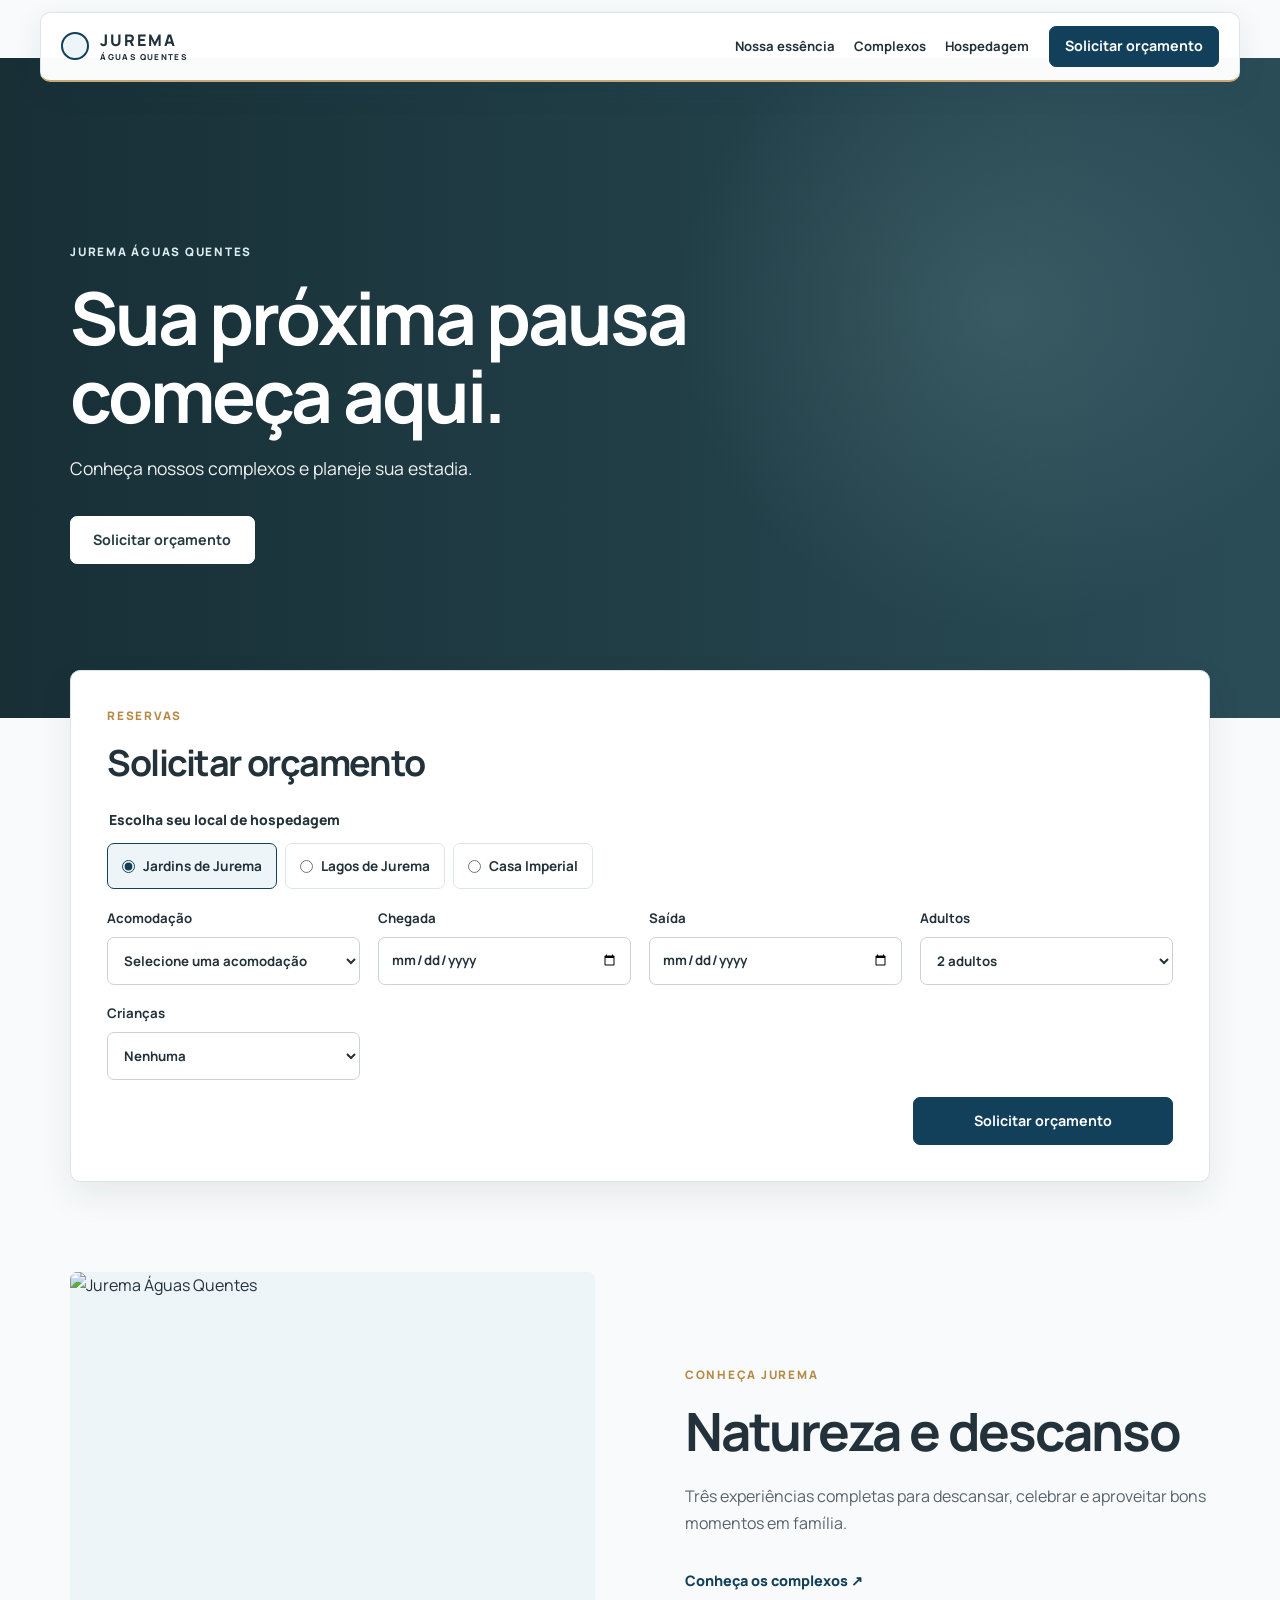
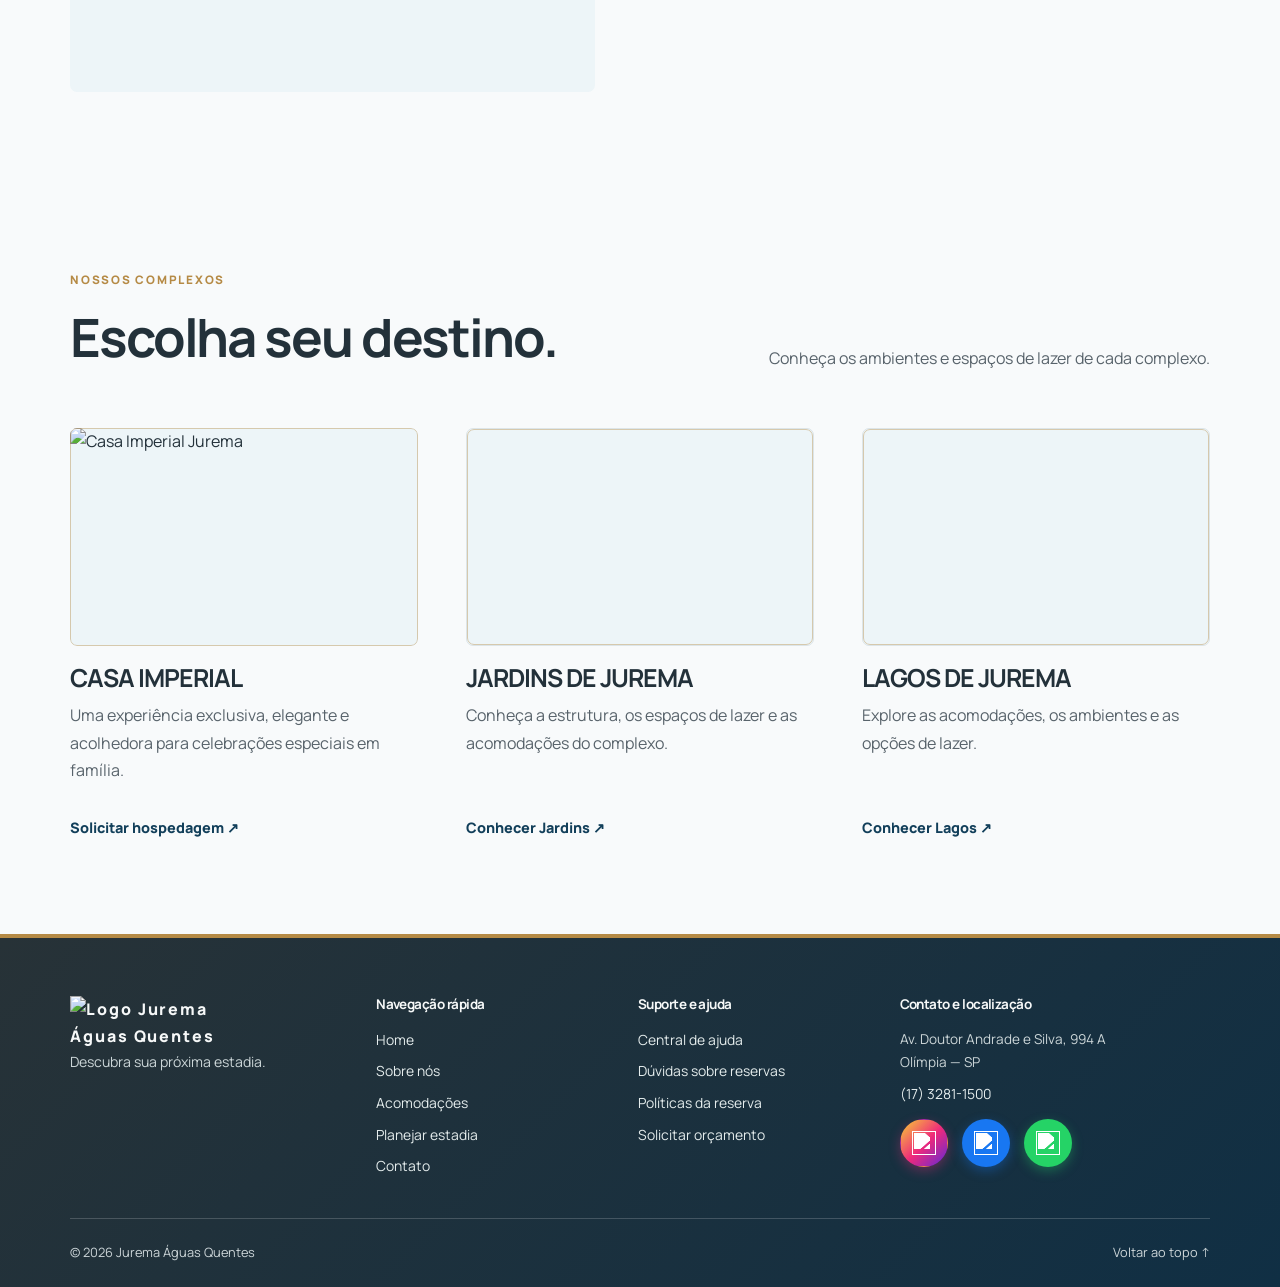
==== index.html @ 1fba1b68 "Add files via upload" ====
<!DOCTYPE html>
<html lang="pt-BR">
<head>
  <meta charset="UTF-8">
  <meta name="viewport" content="width=device-width, initial-scale=1.0">
  <meta name="description" content="Conheça Jurema Águas Quentes e planeje sua hospedagem.">
  <title>Jurema Águas Quentes</title>

  <link rel="preconnect" href="https://fonts.googleapis.com">
  <link rel="preconnect" href="https://fonts.gstatic.com" crossorigin>
  <link href="https://fonts.googleapis.com/css2?family=Manrope:wght@400;500;600;700;800&display=swap" rel="stylesheet">

  <link rel="stylesheet" href="style.css">
  <script src="script.js" defer></script>
</head>

<body class="tema-jurema">

  <a class="atalho" href="#conteudo">Pular para o conteúdo</a>

  <!-- CABEÇALHO -->
  <header class="cabecalho">
    <a class="marca" href="#inicio" aria-label="Jurema Águas Quentes">
      <span class="icone-marca" aria-hidden="true"></span>
      <span>JUREMA<small>ÁGUAS QUENTES</small></span>
    </a>

    <button
      class="alternar-menu"
      type="button"
      aria-expanded="false"
      aria-controls="navegacao"
    >
      Menu <span aria-hidden="true">☰</span>
    </button>

    <nav id="navegacao" aria-label="Navegação principal">
      <a href="#essencia">Nossa essência</a>
      <a href="#complexos">Complexos</a>
      <a href="#planejar">Hospedagem</a>
      <a class="botao pequeno" href="#planejar">
        Solicitar orçamento
      </a>
    </nav>
  </header>

  <main id="conteudo">

    <!-- CAPA PRINCIPAL -->
    <section class="capa" id="inicio">
      <div class="conteudo-capa">
        <p class="rotulo">JUREMA ÁGUAS QUENTES</p>

        <h1>Sua próxima pausa começa aqui.</h1>

        <p>
          Conheça nossos complexos e planeje sua estadia.
        </p>

        <a class="botao claro" href="#planejar">
          Solicitar orçamento
        </a>
      </div>
    </section>

    <!-- FORMULÁRIO -->
    <section class="planejamento largura-conteudo" id="planejar">
      <p class="rotulo">RESERVAS</p>
      <h2>Solicitar orçamento</h2>

      <form id="formulario-planejamento">

        <fieldset class="selecao-hospedagem">
          <legend>Escolha seu local de hospedagem</legend>

          <div class="opcoes-hospedagem">

            <label class="opcao-hospedagem">
              <input
                type="radio"
                name="resort"
                value="jardins"
                checked
                required
              >
              <span><strong>Jardins de Jurema</strong></span>
            </label>

            <label class="opcao-hospedagem">
              <input
                type="radio"
                name="resort"
                value="lagos"
              >
              <span><strong>Lagos de Jurema</strong></span>
            </label>

            <label class="opcao-hospedagem">
              <input
                type="radio"
                name="resort"
                value="casa-imperial"
              >
              <span><strong>Casa Imperial</strong></span>
            </label>
          </div>
        </fieldset>

        <label>
          Acomodação
          <select id="acomodacao">
            <option value="">Selecione uma acomodação</option>
          </select>
        </label>

        <label>
          Chegada
          <input id="data-chegada" type="date" required>
        </label>

        <label>
          Saída
          <input id="data-saida" type="date" required>
        </label>

        <label>
          Adultos
          <select id="hospedes">
            <option value="1">1 adulto</option>
            <option value="2" selected>2 adultos</option>
            <option value="3">3 adultos</option>
            <option value="4">4 adultos</option>
            <option value="5">5 adultos</option>
            <option value="6">6 adultos</option>
            <option value="7">7 adultos</option>
            <option value="8">8 adultos</option>
          </select>
        </label>

        <label>
          Crianças
          <select id="criancas">
            <option value="0">Nenhuma</option>
            <option value="1">1 criança</option>
            <option value="2">2 crianças</option>
            <option value="3">3 crianças</option>
            <option value="4">4 crianças</option>
            <option value="5">5 crianças</option>
            <option value="6">6 crianças</option>
            <option value="7">7 crianças</option>
            <option value="8">8 crianças</option>
          </select>
        </label>

        <!-- IDADES DINÂMICAS -->
        <div class="idades-criancas" id="idades-criancas" hidden>
          <div class="idades-cabecalho">
            <strong>Qual a idade de cada criança?</strong>
            <span>
              Informe a idade que cada uma terá no check-in.
            </span>
          </div>

          <div id="campos-idades" class="grade-idades"></div>
        </div>

        <button class="botao" type="submit">
          Solicitar orçamento 
        </button>
      </form>
    </section>

    <!-- SOBRE -->
    <section class="apresentacao largura-conteudo secao" id="essencia">

      <div class="foto-apresentacao">
        <img
          src="imagens/jurema-aguas-quentes/resortjurema.png"
          alt="Jurema Águas Quentes"
          loading="lazy"
        >
      </div>

      <div class="texto-apresentacao">
        <p class="rotulo">CONHEÇA JUREMA</p>

        <h2>Natureza e descanso</h2>

        <p>
          Três experiências completas para descansar,
          celebrar e aproveitar bons momentos em família.
        </p>

        <a class="link-texto" href="#complexos">
          Conheça os complexos ↗
        </a>
      </div>
    </section>

    <!-- COMPLEXOS -->
    <section class="secao largura-conteudo" id="complexos">

      <div class="titulo-secao">
        <div>
          <p class="rotulo">NOSSOS COMPLEXOS</p>
          <h2>Escolha seu destino.</h2>
        </div>

        <p>
          Conheça os ambientes e espaços de lazer
          de cada complexo.
        </p>
      </div>

      <div class="grade-experiencias">

        <!-- FOTO DA CASA IMPERIAL -->
        <article class="experiencia experiencia-destaque">
          <div class="experiencia-foto">
            <img
              src="imagens/jurema-aguas-quentes/banner-casa-imperial.png"
              alt="Casa Imperial Jurema"
              loading="eager"
            >
          </div>

          <div>
            <h3>CASA IMPERIAL</h3>

            <p>
              Uma experiência exclusiva, elegante e acolhedora
              para celebrações especiais em família.
            </p>

            <a class="link-texto" href="index.html?resort=casa-imperial&origem=casa-imperial#planejar">
              Solicitar hospedagem ↗
            </a>
          </div>
        </article>

        <!-- FOTO DO JARDINS -->
        <article class="experiencia">
          <div class="experiencia-foto">
            <img
              src="imagens/jardins-de-jurema/aereo-jardim.png"
              alt="Foto do Jardins de Jurema"
              loading="lazy"
            >
          </div>

          <div>
            <h3>JARDINS DE JUREMA</h3>

            <p>
              Conheça a estrutura, os espaços de lazer
              e as acomodações do complexo.
            </p>

            <a class="link-texto" href="jardins-de-jurema.html">
              Conhecer Jardins ↗
            </a>
          </div>
        </article>

        <!-- FOTO DO LAGOS -->
        <article class="experiencia">
          <div class="experiencia-foto">
            <img
              src="imagens/lagos-de-jurema/aereo-piscina.png"
              alt="Foto do Lagos de Jurema"
              loading="lazy"
            >
          </div>

          <div>
            <h3>LAGOS DE JUREMA</h3>

            <p>
              Explore as acomodações, os ambientes
              e as opções de lazer.
            </p>

            <a class="link-texto" href="lagos-de-jurema.html">
              Conhecer Lagos ↗
            </a>
          </div>
        </article>

      </div>
    </section>
  </main>

  <!-- RODAPÉ -->
  <footer class="rodape">

    <div class="largura-conteudo rodape-grade">

      <div class="rodape-marca">
        <a class="marca" href="#inicio">
          <img
            src="imagens/logos/logo-branca.png"
            alt="Logo Jurema Águas Quentes"
          >
        </a>
        <p>Descubra sua próxima estadia.</p>
      </div>

      <div class="rodape-coluna">
        <h2>Navegação rápida</h2>
        <a href="#inicio">Home</a>
        <a href="#essencia">Sobre nós</a>
        <a href="#complexos">Acomodações</a>
        <a href="#planejar">Planejar estadia</a>
        <a href="#inicio">Contato</a>
      </div>

      <div class="rodape-coluna">
        <h2>Suporte e ajuda</h2>
        <a href="https://wa.me/551732811500" target="_blank" rel="noopener noreferrer">Central de ajuda</a>
        <a href="https://wa.me/551732811500" target="_blank" rel="noopener noreferrer">Dúvidas sobre reservas</a>
        <a href="https://wa.me/551732811500" target="_blank" rel="noopener noreferrer">Políticas da reserva</a>
        <a href="#planejar">Solicitar orçamento</a>
      </div>

      <div class="rodape-coluna">
        <h2>Contato e localização</h2>
        <p>
          Av. Doutor Andrade e Silva, 994 A<br>
          Olímpia — SP
        </p>
        <a href="https://wa.me/551732811500" target="_blank" rel="noopener noreferrer">(17) 3281-1500</a>
        <div class="redes-sociais">
          <a class="rede-social rede-social-instagram" href="https://www.instagram.com/lbtour/" target="_blank" rel="noopener noreferrer" aria-label="Instagram">
            <img src="imagens/logos/instagram.svg" alt="">
          </a>
          <a class="rede-social rede-social-facebook" href="https://www.facebook.com/agencialbtour/" target="_blank" rel="noopener noreferrer" aria-label="Facebook">
            <img src="imagens/logos/facebook.svg" alt="">
          </a>
          <a class="rede-social rede-social-whatsapp" href="https://wa.me/551732811500" target="_blank" rel="noopener noreferrer" aria-label="WhatsApp">
            <img src="imagens/logos/whatsapp.svg" alt="">
          </a>
        </div>
      </div>
    </div>

    <div class="largura-conteudo rodape-inferior">
      <span>
        © <span id="ano"></span> Jurema Águas Quentes
      </span>

      <a href="#inicio">Voltar ao topo ↑</a>
    </div>
  </footer>

  <!-- MODAL WHATSAPP -->
  <dialog id="janela-modal" aria-labelledby="titulo-modal">

    <button
      type="button"
      class="fechar-modal"
      aria-label="Fechar janela"
    >×</button>

    <p class="rotulo">RESERVAS JUREMA</p>

    <h2 id="titulo-modal">Resumo da estadia</h2>

    <p id="texto-modal"></p>
    <p id="aviso-modal" class="aviso"></p>

    <div class="modal-acoes">
      <a
        id="enviar-whatsapp"
        class="botao"
        href="https://wa.me/551732811500"
        target="_blank"
        rel="noopener noreferrer"
      >
        Enviar pelo WhatsApp ↗
      </a>
    </div>

    <p id="estado-copia" role="status"></p>
  </dialog>
</body>
</html>
---- style.css ----
/* =====================================
   VARIÁVEIS GERAIS
===================================== */

:root {
  --cor-acao: #123f5a;
  --cor-acento: #b58a45;
  --cor-clara: #d9edf1;

  --fundo: #f8fafb;
  --fundo-suave: #edf5f8;

  --texto: #23313a;
  --texto-suave: #58636b;

  --linha: #dce5e9;
  --largura: 1140px;

  /* TAMANHO DA LOGO DO RODAPÉ */
  --tamanho-logo-footer: 160px;
}

/* JARDINS */
body.tema-jardins {
  --cor-acao: #123f5a;
  --cor-acento: #b58a45;
  --cor-clara: #d9edf1;
  --fundo: #fcf9fc;
  --fundo-suave: #f7f0f8;
  --texto: #382d39;
  --texto-suave: #665a67;
  --linha: #e7dfe8;
}

/* LAGOS */
body.tema-lagos {
  --cor-acao: #123f5a;
  --cor-acento: #b58a45;
  --cor-clara: #d9edf1;
  --fundo: #fbfcf8;
  --fundo-suave: #f1f5e9;
  --texto: #303a25;
  --texto-suave: #64705d;
  --linha: #e0e8d4;
}

/* =====================================
   CONFIGURAÇÕES GERAIS
===================================== */

*,
*::before,
*::after {
  box-sizing: border-box;
}

html {
  scroll-behavior: smooth;
}

body {
  margin: 0;
  font-family: "Manrope", Arial, sans-serif;
  font-size: 16px;
  line-height: 1.7;
  color: var(--texto);
  background: var(--fundo);
}

em,
i {
  font-style: normal;
}

a {
  color: inherit;
  text-decoration: none;
  border-bottom: none;
}

img {
  display: block;
  max-width: 100%;
}

h1,
h2,
h3,
h4,
p {
  margin-top: 0;
  overflow-wrap: break-word;
}

h1,
h2,
h3,
h4 {
  line-height: 1.2;
  font-weight: 700;
  letter-spacing: -0.04em;
}

button,
input,
select {
  font: inherit;
}

button {
  cursor: pointer;
}

[hidden] {
  display: none !important;
}

:focus-visible {
  outline: 3px solid var(--cor-acao);
  outline-offset: 3px;
}

section[id] {
  scroll-margin-top: 7rem;
}

.largura-conteudo {
  width: min(var(--largura), calc(100% - 3rem));
  margin-inline: auto;
}

.secao {
  padding-block: clamp(4rem, 7vw, 6.5rem);
}

.atalho {
  position: fixed;
  z-index: 100;
  top: -100px;
  left: 1rem;
  padding: 0.6rem 1rem;
  background: #fff;
  color: #111;
}

.atalho:focus {
  top: 0;
}

.rotulo {
  margin-bottom: 0.9rem;
  color: var(--cor-acento);
  font-size: 0.73rem;
  font-weight: 800;
  letter-spacing: 0.15em;
  text-transform: uppercase;
}

/* =====================================
   BOTÕES
===================================== */

.botao {
  display: inline-flex;
  align-items: center;
  justify-content: center;
  gap: 0.5rem;

  min-height: 48px;
  padding: 0.85rem 1.4rem;

  border: 1px solid var(--cor-acao);
  border-radius: 7px;

  background: var(--cor-acao);
  color: #fff;

  font-size: 0.89rem;
  line-height: 1.3;
  font-weight: 700;
  text-align: center;

  transition: filter 0.2s ease;
}

.botao:hover {
  filter: brightness(0.91);
}

.botao.pequeno {
  min-height: 40px;
  padding: 0.65rem 0.95rem;
}

.botao.claro {
  background: #fff;
  color: #243b40;
  border-color: #fff;
}

.link-texto {
  display: inline-flex;
  align-items: center;
  width: fit-content;
  padding-bottom: 0.25rem;
  color: var(--cor-acao);
  border-bottom: none;
  font-size: 0.9rem;
  font-weight: 800;
}

.link-texto:hover {
  opacity: 0.75;
}

/* =====================================
   CABEÇALHO
===================================== */

.cabecalho {
  position: sticky;
  top: 0.75rem;
  z-index: 40;

  display: flex;
  align-items: center;
  justify-content: space-between;
  gap: 1.25rem;

  width: min(1200px, calc(100% - 2rem));
  margin: 0.75rem auto 0;
  padding: 0.8rem 1.25rem;

  background: rgba(255, 255, 255, 0.98);
  border: 1px solid var(--linha);
  border-radius: 10px;

  box-shadow: 0 8px 28px rgba(20, 35, 35, 0.06);
}

.tema-jurema .cabecalho,
.tema-jardins .cabecalho,
.tema-lagos .cabecalho {
  border-bottom: 2px solid rgba(181, 138, 69, 0.72);
  box-shadow: 0 8px 30px rgba(18, 63, 90, 0.08);
}

.tema-jurema .titulo-secao h2,
.tema-jardins .abertura-acomodacoes h2,
.tema-lagos .abertura-acomodacoes h2 {
  color: var(--texto);
}

.marca {
  display: inline-flex;
  align-items: center;
  gap: 0.7rem;
  flex-shrink: 0;
  font-weight: 800;
  letter-spacing: 0.12em;
}

.icone-marca {
  width: 28px;
  height: 28px;
  flex-shrink: 0;
  border: 2px solid var(--cor-acao);
  border-radius: 50%;
  background: var(--fundo-suave);
}

.marca > span:last-child {
  display: flex;
  flex-direction: column;
  line-height: 1;
}

.marca small {
  margin-top: 0.32rem;
  font-size: 0.51rem;
  letter-spacing: 0.17em;
}

#navegacao {
  display: flex;
  align-items: center;
  gap: clamp(0.6rem, 1.5vw, 1.4rem);
  font-size: 0.82rem;
  font-weight: 700;
}

#navegacao > a:not(.botao):hover {
  color: var(--cor-acao);
}

.alternar-menu {
  display: none;
}

/* =====================================
   CAPAS DOS COMPLEXOS

   ALTERE A FOTO EM CADA BLOCO
===================================== */

.capa {
  display: flex;
  align-items: center;
  position: relative;
  isolation: isolate;
  min-height: clamp(520px, 60vw, 660px);
  margin-top: -1.5rem;
  padding: 6rem 0 4rem;
  color: #fff;

  background:
    linear-gradient(
      90deg,
      rgba(16, 35, 40, 0.8),
      rgba(17, 39, 40, 0.3)
    ),
    url("imagens/jurema-aguas-quentes/banner-casa-imperial.webp")
    center / cover no-repeat,
    #355d6b;
}

body.tema-jurema .capa {
 background-position: center 42%;
}

body.tema-jurema .capa::after {
 content: "";
 position: absolute;
 inset: 0;
 pointer-events: none;
 background: radial-gradient(
   circle at 78% 38%,
   rgba(200, 235, 238, 0.12),
   transparent 30%
 );
}

/* FOTO DE CAPA DO JARDINS */
.capa-jardins {
  background-color: #5b655a;
  background-image:
    linear-gradient(
      90deg,
      rgba(28, 31, 29, 0.8),
      rgba(30, 41, 34, 0.25)
    ),
    url("imagens/jardins-de-jurema/aereo-jardim.png");
  background-position: center;
  background-size: cover;
  background-repeat: no-repeat;
}

/* FOTO DE CAPA DO LAGOS */
.capa-lagos {
  background-color: #527264;
  background-image:
    linear-gradient(
      90deg,
      rgba(19, 35, 28, 0.83),
      rgba(23, 49, 42, 0.2)
    ),
    url("imagens/lagos-de-jurema/lagos-aereo.png");
  background-position: center;
  background-size: cover;
  background-repeat: no-repeat;
}

.conteudo-capa {
  width: min(var(--largura), calc(100% - 3rem));
  margin-inline: auto;
  position: relative;
  z-index: 1;
}

.conteudo-capa > * {
  max-width: 670px;
}

.conteudo-capa .rotulo {
  color: var(--cor-clara);
}

.capa h1 {
  margin-bottom: 1.2rem;
  font-size: clamp(2.7rem, 5.7vw, 5rem);
  line-height: 1.08;
}

.conteudo-capa > p:not(.rotulo) {
  margin-bottom: 2rem;
  color: rgba(255,255,255,0.93);
  font-size: clamp(0.98rem, 1.6vw, 1.1rem);
}

/* =====================================
   FORMULÁRIO
===================================== */

.planejamento {
  position: relative;
  z-index: 2;
  margin-top: -3rem;
  padding: 2.25rem;

  background: #fff;
  border: 1px solid var(--linha);
  border-radius: 10px;

  box-shadow: 0 14px 35px rgba(35,54,62,0.08);
}

.planejamento h2 {
  margin-bottom: 1.5rem;
  font-size: clamp(1.6rem, 3vw, 2.25rem);
}

#formulario-planejamento {
  display: grid;
  grid-template-columns: repeat(4, minmax(0, 1fr));
  align-items: end;
  gap: 1.1rem;
}

#formulario-planejamento label {
  display: flex;
  flex-direction: column;
  gap: 0.45rem;
  font-size: 0.83rem;
  font-weight: 700;
}

#formulario-planejamento input:not([type="radio"]),
#formulario-planejamento select {
  width: 100%;
  min-width: 0;
  min-height: 48px;
  padding: 0.6rem 0.75rem;
  border: 1px solid #c9d3d9;
  border-radius: 7px;
  background: #fff;
  color: var(--texto);
}

.selecao-hospedagem {
  grid-column: 1 / -1;
  margin: 0;
  padding: 0;
  min-width: 0;
  border: 0;
}

.selecao-hospedagem legend {
  margin-bottom: 0.7rem;
  font-size: 0.87rem;
  font-weight: 800;
}

.opcoes-hospedagem {
  display: flex;
  flex-wrap: wrap;
  gap: 0.5rem;
}

#formulario-planejamento .opcao-hospedagem {
  display: inline-flex;
  flex-direction: row;
  align-items: center;
  gap: 0.55rem;
  min-height: 46px;
  padding: 0.55rem 0.85rem;

  border: 1px solid var(--linha);
  background: #fff;
  border-radius: 7px;
  cursor: pointer;
}

#formulario-planejamento .opcao-hospedagem:has(input:checked) {
  border-color: var(--cor-acao);
  background: var(--fundo-suave);
}

.opcao-hospedagem input {
  margin: 0;
  accent-color: var(--cor-acao);
}

.opcao-hospedagem strong {
  font-size: 0.85rem;
}

.idades-criancas {
  grid-column: 1 / -1;
  padding: 1rem;
  border-left: 3px solid var(--cor-acao);
  background: var(--fundo-suave);
}

.idades-cabecalho {
  display: flex;
  flex-direction: column;
  margin-bottom: 0.85rem;
  font-size: 0.85rem;
}

.idades-cabecalho span {
  color: var(--texto-suave);
}

.grade-idades {
  display: grid;
  grid-template-columns: repeat(4, minmax(0, 1fr));
  gap: 1rem;
}

#formulario-planejamento > button {
  grid-column: 1 / -1;
  justify-self: end;
  width: min(100%, 260px);
}

/* =====================================
   APRESENTAÇÃO
===================================== */

.apresentacao {
  display: grid;
  grid-template-columns: 1fr 1fr;
  align-items: center;
  gap: clamp(2rem, 7vw, 6rem);
}

.foto-apresentacao {
  overflow: hidden;
  border-radius: 7px;
  background: var(--fundo-suave);
}

.foto-apresentacao img {
  width: 100%;
  height: 420px;
  object-fit: cover;
}

.texto-apresentacao h2,
.introducao h2,
.titulo-secao h2 {
  margin-bottom: 1.2rem;
  font-size: clamp(2rem, 4.2vw, 3.3rem);
}

.texto-apresentacao p:not(.rotulo),
.introducao p:not(.rotulo),
.titulo-secao > p {
  max-width: 53ch;
  color: var(--texto-suave);
}

.texto-apresentacao .link-texto {
  margin-top: 1rem;
}

.introducao {
  text-align: center;
}

.introducao p {
  margin-inline: auto;
}

/* =====================================
   COMPLEXOS DA PÁGINA INICIAL
===================================== */

.titulo-secao {
  display: flex;
  align-items: end;
  justify-content: space-between;
  gap: 2rem;
  margin-bottom: 2.5rem;
}

.grade-experiencias {
  display: grid;
  grid-template-columns: repeat(3, minmax(0, 1fr));
  gap: clamp(1.5rem, 4vw, 3rem);
}

.experiencia {
  min-width: 0;
  display: flex;
  flex-direction: column;
}

.experiencia > div:last-child {
  flex: 1;
  display: flex;
  flex-direction: column;
  align-items: flex-start;
  padding-top: 1.1rem;
}

.experiencia > div:last-child p {
  flex: 1;
}

.experiencia > div:last-child .link-texto {
  margin-top: 1rem;
}

.experiencia-foto {
  position: relative;
  width: 100%;
  aspect-ratio: 16 / 10;
  border-radius: 7px;
  background: var(--fundo-suave);
  overflow: hidden;
}

.experiencia-foto::after {
  content: "";
  position: absolute;
  inset: 0;
  border: 1px solid rgba(181, 138, 69, 0.42);
  border-radius: inherit;
  pointer-events: none;
}

.experiencia-foto img {
  width: 100%;
  height: 100%;
  object-fit: cover;
}

.experiencia-fallback {
  display: none;
  padding: 1.5rem;
  font-size: 0.83rem;
  color: var(--texto-suave);
  text-align: center;
}

.experiencia-foto.sem-imagem {
  display: grid;
  place-items: center;
  border: 1px solid var(--linha);
}

.experiencia-foto.sem-imagem img {
  display: none;
}

.experiencia-foto.sem-imagem .experiencia-fallback {
  display: block;
}

.experiencia h3 {
  margin-bottom: 0.6rem;
  font-size: clamp(1.2rem, 2vw, 1.55rem);
}

.experiencia p {
  max-width: 47ch;
  color: var(--texto-suave);
}

/* =====================================
   ESTRUTURA E LAZER
===================================== */

.estrutura-lazer {
  background: var(--fundo-suave);
}

.abertura-conteudo {
  max-width: 700px;
  margin-bottom: 2.4rem;
}

.abertura-conteudo h2 {
  margin-bottom: 1rem;
  font-size: clamp(2.2rem, 4.5vw, 3.4rem);
}

.abertura-conteudo > p:last-child {
  color: var(--texto-suave);
}

.estrutura-lazer-grid {
  display: grid;
  grid-template-columns: repeat(2, minmax(0, 1fr));
  border-top: 1px solid var(--linha);
}

.estrutura-lazer-coluna {
  min-width: 0;
  padding: 1.8rem 2.5rem 0 0;
}

.estrutura-lazer-coluna + .estrutura-lazer-coluna {
  padding: 1.8rem 0 0 2.5rem;
  border-left: 1px solid var(--linha);
}

.estrutura-lazer-coluna h3 {
  margin-bottom: 1.5rem;
  font-size: 1.4rem;
}

.item-estrutura + .item-estrutura {
  margin-top: 1.3rem;
  padding-top: 1.3rem;
  border-top: 1px solid var(--linha);
}

.item-estrutura h4 {
  margin-bottom: 0.35rem;
  font-size: 1.03rem;
}

.item-estrutura p {
  margin-bottom: 0;
  color: var(--texto-suave);
  font-size: 0.91rem;
}

/* =====================================
   GALERIA DOS COMPLEXOS
===================================== */

.galeria-complexo {
  background: var(--fundo);
}

.galeria-grade {
  display: grid;
  grid-template-columns: 1.25fr 1fr;
  grid-template-rows: repeat(2, minmax(180px, auto));
  gap: 1.1rem 1.5rem;
}

.galeria-item {
  min-width: 0;
  margin: 0;
}

.galeria-destaque {
  grid-row: span 2;
}

.galeria-imagem {
  position: relative;
  display: block;
  overflow: hidden;
  width: 100%;
  aspect-ratio: 16 / 9;
  border: 1px solid var(--linha);
  border-radius: 7px;
  background: var(--fundo-suave);
}

.galeria-destaque .galeria-imagem {
  height: calc(100% - 1.7rem);
  min-height: 360px;
  aspect-ratio: auto;
}

.galeria-imagem img {
  width: 100%;
  height: 100%;
  object-fit: cover;
  transition: transform 0.25s ease;
}

.galeria-imagem[href]:hover img {
  transform: scale(1.02);
}

.galeria-item figcaption {
  padding-top: 0.5rem;
  font-size: 0.79rem;
  color: var(--texto-suave);
}

.galeria-fallback {
  display: none;
  padding: 1.5rem;
  text-align: center;
  font-size: 0.83rem;
  color: var(--texto-suave);
}

.galeria-item.sem-imagem .galeria-imagem {
  display: grid;
  place-items: center;
}

.galeria-item.sem-imagem .galeria-imagem img {
  display: none;
}

.galeria-item.sem-imagem .galeria-fallback {
  display: block;
}

.galeria-item.sem-imagem .galeria-imagem {
  cursor: default;
}

/* =====================================
   ACOMODAÇÕES
===================================== */

.acomodacoes {
  background: var(--fundo-suave);
}

.abertura-acomodacoes {
  display: flex;
  justify-content: space-between;
  align-items: end;
  gap: 2rem;
  margin-bottom: 2.1rem;
}

.abertura-acomodacoes h2 {
  margin-bottom: 0;
  font-size: clamp(2.3rem, 5vw, 3.7rem);
}

.abertura-acomodacoes > p {
  max-width: 44ch;
  margin: 0;
  color: var(--texto-suave);
}

.lista-acomodacoes {
  border-top: 1px solid var(--linha);
}

.acomodacao-item {
  border-bottom: 1px solid var(--linha);
  border-left: 3px solid transparent;
  transition: border-color 0.2s ease, background 0.2s ease;
}

.acomodacao-item:hover,
.acomodacao-item[open] {
  border-left-color: var(--cor-acento);
  background: linear-gradient(90deg, rgba(181, 138, 69, 0.07), transparent 28%);
}

.acomodacao-resumo {
  display: flex;
  align-items: center;
  justify-content: space-between;
  gap: 1.25rem;

  min-height: 95px;
  padding: 1.2rem 0.2rem;

  cursor: pointer;
  list-style: none;
}

.foto-acomodacao {
  width: 150px;
  height: 95px;
  flex: 0 0 150px;
  border-radius: 7px;
  object-fit: cover;
}

.nome-acomodacao {
  flex: 1;
}

.acomodacao-resumo::-webkit-details-marker {
  display: none;
}

.acomodacao-resumo:hover {
  color: var(--cor-acao);
}

.nome-acomodacao {
  display: flex;
  flex-direction: column;
  gap: 0.3rem;
}

.nome-acomodacao strong {
  font-size: clamp(1.05rem, 2vw, 1.4rem);
}

.nome-acomodacao small {
  color: var(--texto-suave);
  font-size: 0.83rem;
}

.alternar-acomodacao {
  display: inline-flex;
  align-items: center;
  gap: 0.7rem;
  color: var(--cor-acao);
  font-size: 0.82rem;
  font-weight: 800;
  white-space: nowrap;
}

.alternar-acomodacao > span {
  display: grid;
  place-items: center;
  width: 29px;
  height: 29px;
  border: 1px solid currentColor;
  border-radius: 50%;
  font-size: 1.1rem;
  transition: transform 0.2s;
}

.acomodacao-item[open] .alternar-acomodacao > span {
  transform: rotate(45deg);
}

.conteudo-acomodacao {
  display: flex;
  align-items: end;
  justify-content: space-between;
  flex-wrap: wrap;
  gap: 1.25rem;
  padding: 0 0.25rem 1.5rem;
}

.conteudo-acomodacao ul {
  margin: 0;
  padding-left: 1.25rem;
  color: var(--texto-suave);
  font-size: 0.9rem;
}

.conteudo-acomodacao li + li {
  margin-top: 0.2rem;
}

.aviso {
  color: var(--texto-suave);
  font-size: 0.8rem;
}

.aviso-acomodacoes {
  max-width: 75ch;
  margin: 1.8rem 0 0;
}

/* =====================================
   RODAPÉ
===================================== */

.rodape {
  padding: 3.6rem 0 1.5rem;
  background: #273237;
  color: #f6f8f8;
  border-top: 4px solid var(--cor-acento);
  background-image: linear-gradient(135deg, #273237 0%, #102f44 100%);
}

.rodape-grade {
  display: grid;
  grid-template-columns: 1.2fr 1fr 1fr 1.4fr;
  gap: 2.5rem;
  padding-bottom: 2.5rem;
}

.rodape-marca .marca img {
  width: var(--tamanho-logo-footer);
  max-width: 100%;
  height: auto;
  object-fit: contain;
}

.rodape-marca p {
  color: #ccd6d8;
  font-size: 0.88rem;
}

.rodape-coluna {
  display: flex;
  flex-direction: column;
  align-items: flex-start;
  gap: 0.5rem;
}

.rodape-coluna h2 {
  margin-bottom: 0.5rem;
  font-size: 0.84rem;
}

.rodape-coluna a {
  color: #e4ecec;
  font-size: 0.87rem;
}

.rodape-coluna a:hover,
.rodape-inferior a:hover {
  color: #b7e3e5;
}

.rodape-coluna p {
  max-width: 28ch;
  margin: 0;
  color: #ccd6d8;
  font-size: 0.85rem;
}

.redes-sociais {
  display: flex;
  flex-wrap: wrap;
  gap: 0.9rem;
  margin-top: 0.35rem;
}

.rede-social {
  display: grid;
  place-items: center;
  width: 48px;
  height: 48px;
  border: 1px solid rgba(255,255,255,0.28);
  border-radius: 50%;
  color: #fff;
  transition: background 0.2s ease, transform 0.2s ease;
}

.rede-social:hover {
  transform: translateY(-2px);
}

.rede-social-instagram {
  border-color: transparent;
  background: linear-gradient(135deg, #f9ce34 0%, #ee2a7b 52%, #6228d7 100%);
  box-shadow: 0 4px 12px rgba(238, 42, 123, 0.35);
}

.rede-social-facebook {
  border-color: transparent;
  background: #1877f2;
  box-shadow: 0 4px 12px rgba(24, 119, 242, 0.35);
}

.rede-social-whatsapp {
  border-color: transparent;
  background: #25d366;
  box-shadow: 0 4px 12px rgba(37, 211, 102, 0.35);
}

.rede-social svg {
  width: 24px;
  height: 24px;
  fill: currentColor;
  stroke: none;
}

.rede-social-instagram svg {
  fill: none;
  stroke: #fff;
  stroke-width: 1.8;
}

.rede-social-instagram svg circle {
  fill: none;
}

.rede-social-facebook svg,
.rede-social-whatsapp svg {
  fill: #fff;
}

.rede-social-whatsapp svg {
  fill: none;
  stroke: #fff;
  stroke-width: 1.7;
  stroke-linecap: round;
  stroke-linejoin: round;
}

.rede-social img {
  width: 24px;
  height: 24px;
  object-fit: contain;
  filter: brightness(0) invert(1);
}

.rodape-inferior {
  display: flex;
  align-items: center;
  justify-content: space-between;
  flex-wrap: wrap;
  gap: 1.2rem;

  padding-top: 1.4rem;
  border-top: 1px solid rgba(255,255,255,0.18);

  color: #ccd5d8;
  font-size: 0.8rem;
}

/* =====================================
   MODAL DO WHATSAPP
===================================== */

#janela-modal {
  position: relative;
  width: min(550px, calc(100% - 2rem));
  padding: 2rem;
  border: 1px solid var(--linha);
  border-radius: 10px;
  background: #fff;
  color: var(--texto);
}

#janela-modal::backdrop {
  background: rgba(16,28,34,0.66);
}

#janela-modal h2 {
  margin: 0.2rem 2rem 1rem 0;
  font-size: 1.75rem;
}

#texto-modal {
  white-space: pre-line;
}

.fechar-modal {
  position: absolute;
  top: 1rem;
  right: 1rem;

  width: 35px;
  height: 35px;

  border: 1px solid var(--linha);
  border-radius: 50%;
  background: #fff;
  font-size: 1.3rem;
}

.modal-acoes {
  display: flex;
  flex-wrap: wrap;
  gap: 0.7rem;
  margin-top: 1rem;
}

.modal-acoes .botao {
  flex: 1 1 180px;
}

#estado-copia {
  min-height: 1rem;
  font-size: 0.82rem;
}

/* =====================================
   TABLETS
===================================== */

@media (max-width: 920px) {
  .alternar-menu {
    display: inline-flex;
    align-items: center;
    gap: 0.5rem;

    min-height: 40px;
    padding: 0.5rem 0.8rem;

    background: #fff;
    border: 1px solid var(--linha);
    border-radius: 6px;
  }

  #navegacao {
    display: none;
    position: absolute;

    top: calc(100% + 0.4rem);
    left: 0;
    right: 0;

    flex-direction: column;
    align-items: stretch;
    gap: 0.25rem;

    padding: 1rem;
    background: #fff;
    border: 1px solid var(--linha);
    border-radius: 8px;

    box-shadow: 0 12px 25px rgba(0,0,0,0.08);
  }

  #navegacao.aberto {
    display: flex;
  }

  #navegacao > a:not(.botao) {
    padding: 0.6rem;
  }

  #formulario-planejamento {
    grid-template-columns: repeat(2, minmax(0,1fr));
  }

  .grade-idades {
    grid-template-columns: repeat(2, minmax(0,1fr));
  }

  .apresentacao {
    grid-template-columns: 1fr;
  }

  .foto-apresentacao img {
    height: 340px;
  }

  .titulo-secao,
  .abertura-acomodacoes {
    flex-direction: column;
    align-items: flex-start;
  }

  .estrutura-lazer-grid {
    grid-template-columns: 1fr;
  }

  .estrutura-lazer-coluna,
  .estrutura-lazer-coluna + .estrutura-lazer-coluna {
    padding: 1.5rem 0 0;
    border-left: 0;
  }

  .estrutura-lazer-coluna + .estrutura-lazer-coluna {
    margin-top: 1.5rem;
    border-top: 1px solid var(--linha);
  }

  .rodape-grade {
    grid-template-columns: repeat(2, minmax(0,1fr));
  }
}

/* =====================================
   CELULARES
===================================== */

@media (max-width: 620px) {
  .largura-conteudo,
  .conteudo-capa {
    width: calc(100% - 2rem);
  }

  .secao {
    padding-block: 3.7rem;
  }

  .cabecalho {
    padding: 0.65rem 0.85rem;
  }

  .marca {
    gap: 0.45rem;
    font-size: 0.85rem;
  }

  .marca small {
    font-size: 0.45rem;
  }

  .icone-marca {
    width: 24px;
    height: 24px;
  }

  .capa {
    min-height: 500px;
    margin-top: -1rem;
    padding: 6rem 0 3rem;
  }

  .capa h1 {
    font-size: clamp(2.5rem, 11vw, 3.7rem);
  }

  .planejamento {
    margin-top: -1.5rem;
    padding: 1.2rem;
  }

  #formulario-planejamento {
    grid-template-columns: 1fr;
  }

  #formulario-planejamento > button {
    width: 100%;
    justify-self: stretch;
  }

  .opcoes-hospedagem {
    flex-direction: column;
  }

  .grade-idades {
    grid-template-columns: 1fr;
  }

  .foto-apresentacao img {
    height: 270px;
  }

  .grade-experiencias {
    grid-template-columns: 1fr;
  }

  /* GALERIA NO CELULAR */
  .galeria-grade {
    grid-template-columns: repeat(2, minmax(0,1fr));
    grid-template-rows: auto;
    gap: 1rem;
  }

  .galeria-destaque {
    grid-column: 1 / -1;
    grid-row: auto;
  }

  .galeria-destaque .galeria-imagem {
    height: auto;
    min-height: 0;
    aspect-ratio: 16 / 10;
  }

  .galeria-item:not(.galeria-destaque) .galeria-imagem {
    aspect-ratio: 4 / 3;
  }

  .galeria-fallback {
    padding: 0.75rem;
    font-size: 0.73rem;
  }

  .acomodacao-resumo {
    min-height: 85px;
  }

  .foto-acomodacao {
    width: 90px;
    height: 70px;
    flex-basis: 90px;
  }

  .alternar-acomodacao {
    gap: 0.4rem;
    font-size: 0.73rem;
  }

  .rodape-grade {
    grid-template-columns: 1fr;
  }

  .rodape-inferior {
    align-items: flex-start;
    flex-direction: column;
  }

  #janela-modal {
    padding: 1.4rem;
  }
}

/* =====================================
   ACESSIBILIDADE
===================================== */

@media (prefers-reduced-motion: reduce) {
  html {
    scroll-behavior: auto;
  }

  *,
  *::before,
  *::after {
    transition-duration: 0.01ms !important;
  }
}

.galeria-item:not(.sem-imagem) .galeria-imagem img {
    display: block;
    width: 100%;
    height: 100%;
    object-fit: cover;
}

.galeria-item:not(.sem-imagem) .galeria-fallback {
    display: none;
}


/* =========================================
   GALERIA DE FOTOS DOS COMPLEXOS
========================================= */

.galeria-complexo {
    width: 100%;
    padding: 80px 0;
}

.galeria-grade {
    display: grid;
    grid-template-columns: 1.2fr 1fr;
    grid-template-rows: repeat(2, 220px);
    gap: 20px;
    width: 100%;
}

.galeria-item {
    position: relative;
    margin: 0;
    padding: 0;
    min-width: 0;
    min-height: 0;
    overflow: hidden;
    border-radius: 12px;
    background: #f1f3ed;
}

.galeria-item.galeria-destaque {
    grid-row: span 2;
}

.galeria-item .galeria-imagem {
    display: block;
    width: 100%;
    height: 100%;
    overflow: hidden;
}

.galeria-item .galeria-imagem img {
    display: block !important;
    width: 100% !important;
    height: 100% !important;
    object-fit: cover;
    object-position: center;
    opacity: 1 !important;
    visibility: visible !important;
    transition: transform 0.4s ease;
}

.galeria-item .galeria-imagem:hover img {
    transform: scale(1.04);
}

/* Ocultar textos antigos de preenchimento */
.galeria-item .galeria-fallback {
    display: none !important;
}

.galeria-item figcaption {
    position: absolute;
    left: 0;
    right: 0;
    bottom: 0;
    padding: 18px 20px;
    color: #ffffff;
    font-size: 14px;
    font-weight: 600;
    background: linear-gradient(
        to top,
        rgba(0, 0, 0, 0.65),
        transparent
    );
    pointer-events: none;
}

/* Responsividade */
@media (max-width: 768px) {
    .galeria-complexo {
        padding: 50px 0;
    }

    .galeria-grade {
        grid-template-columns: 1fr;
        grid-template-rows: auto;
        gap: 16px;
    }

    .galeria-item,
    .galeria-item.galeria-destaque {
        grid-row: auto;
        height: 260px;
    }

    .galeria-item.galeria-destaque {
        height: 320px;
    }
}
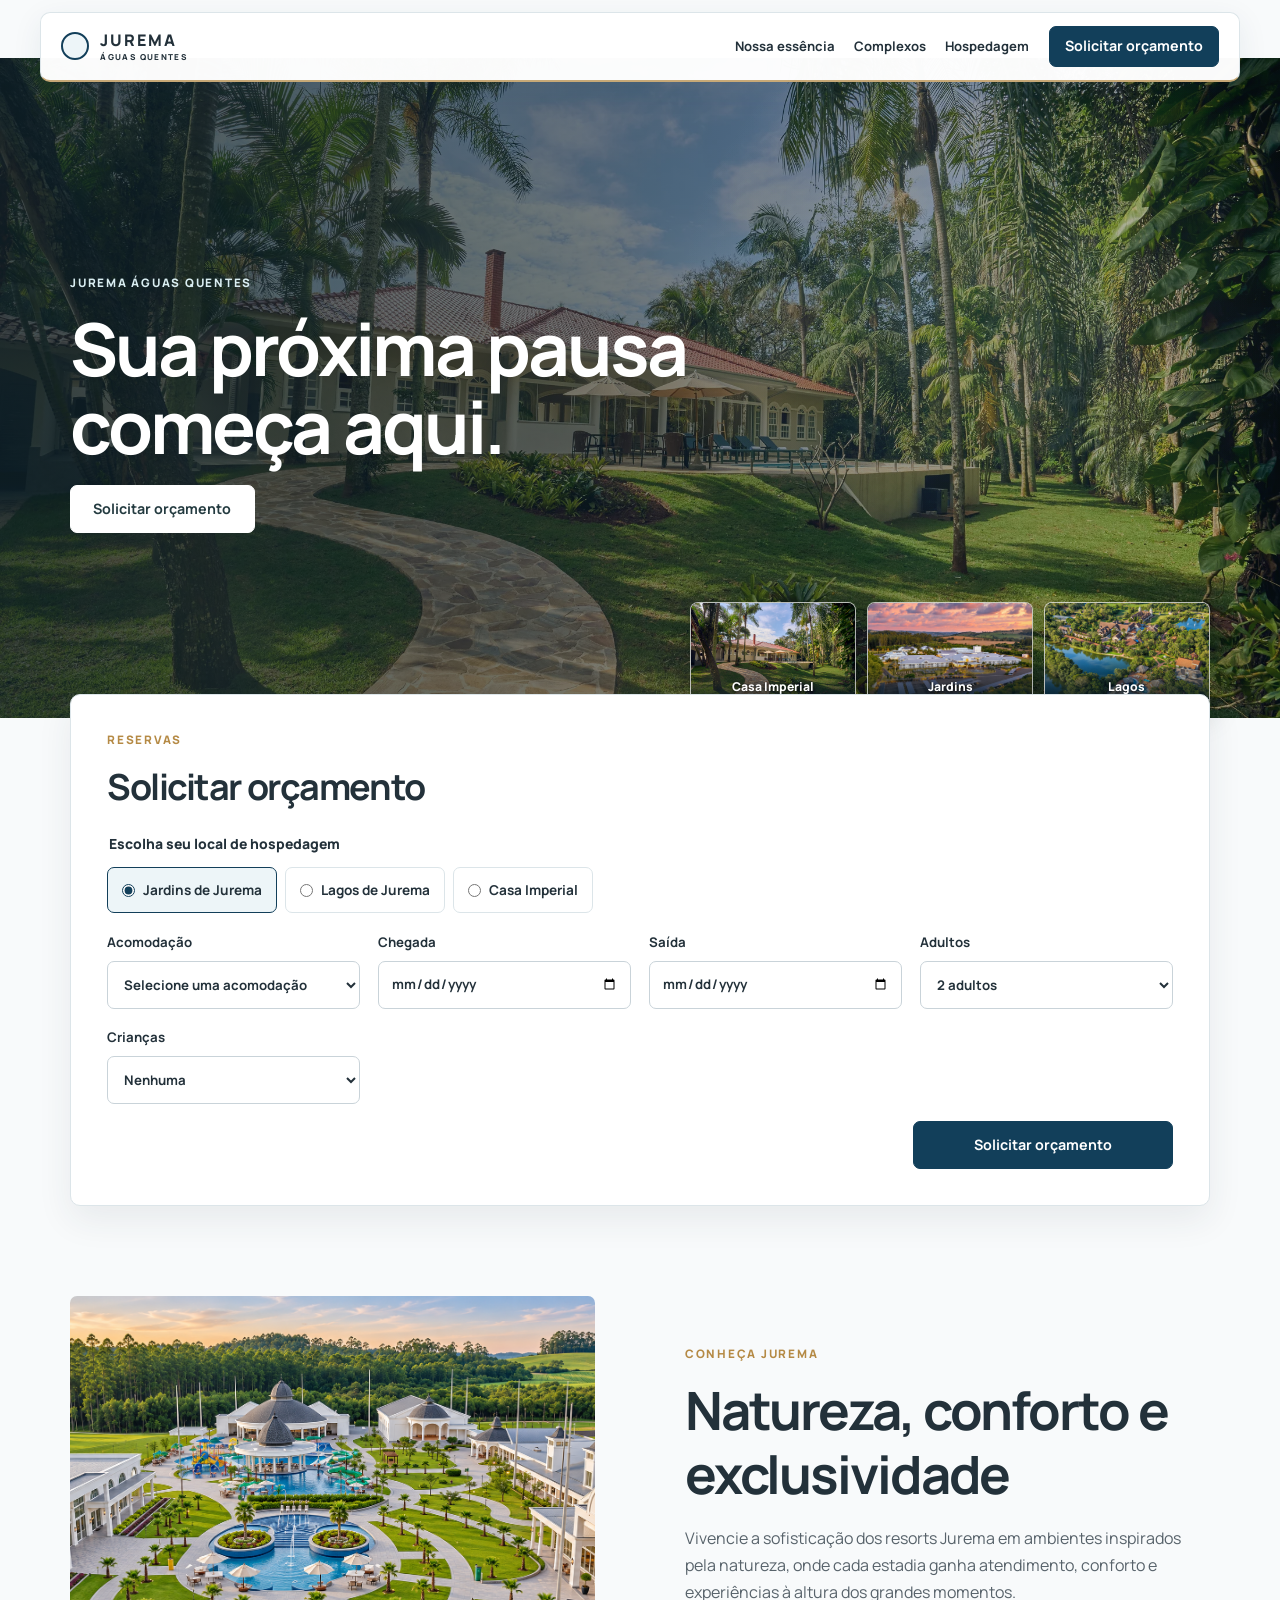
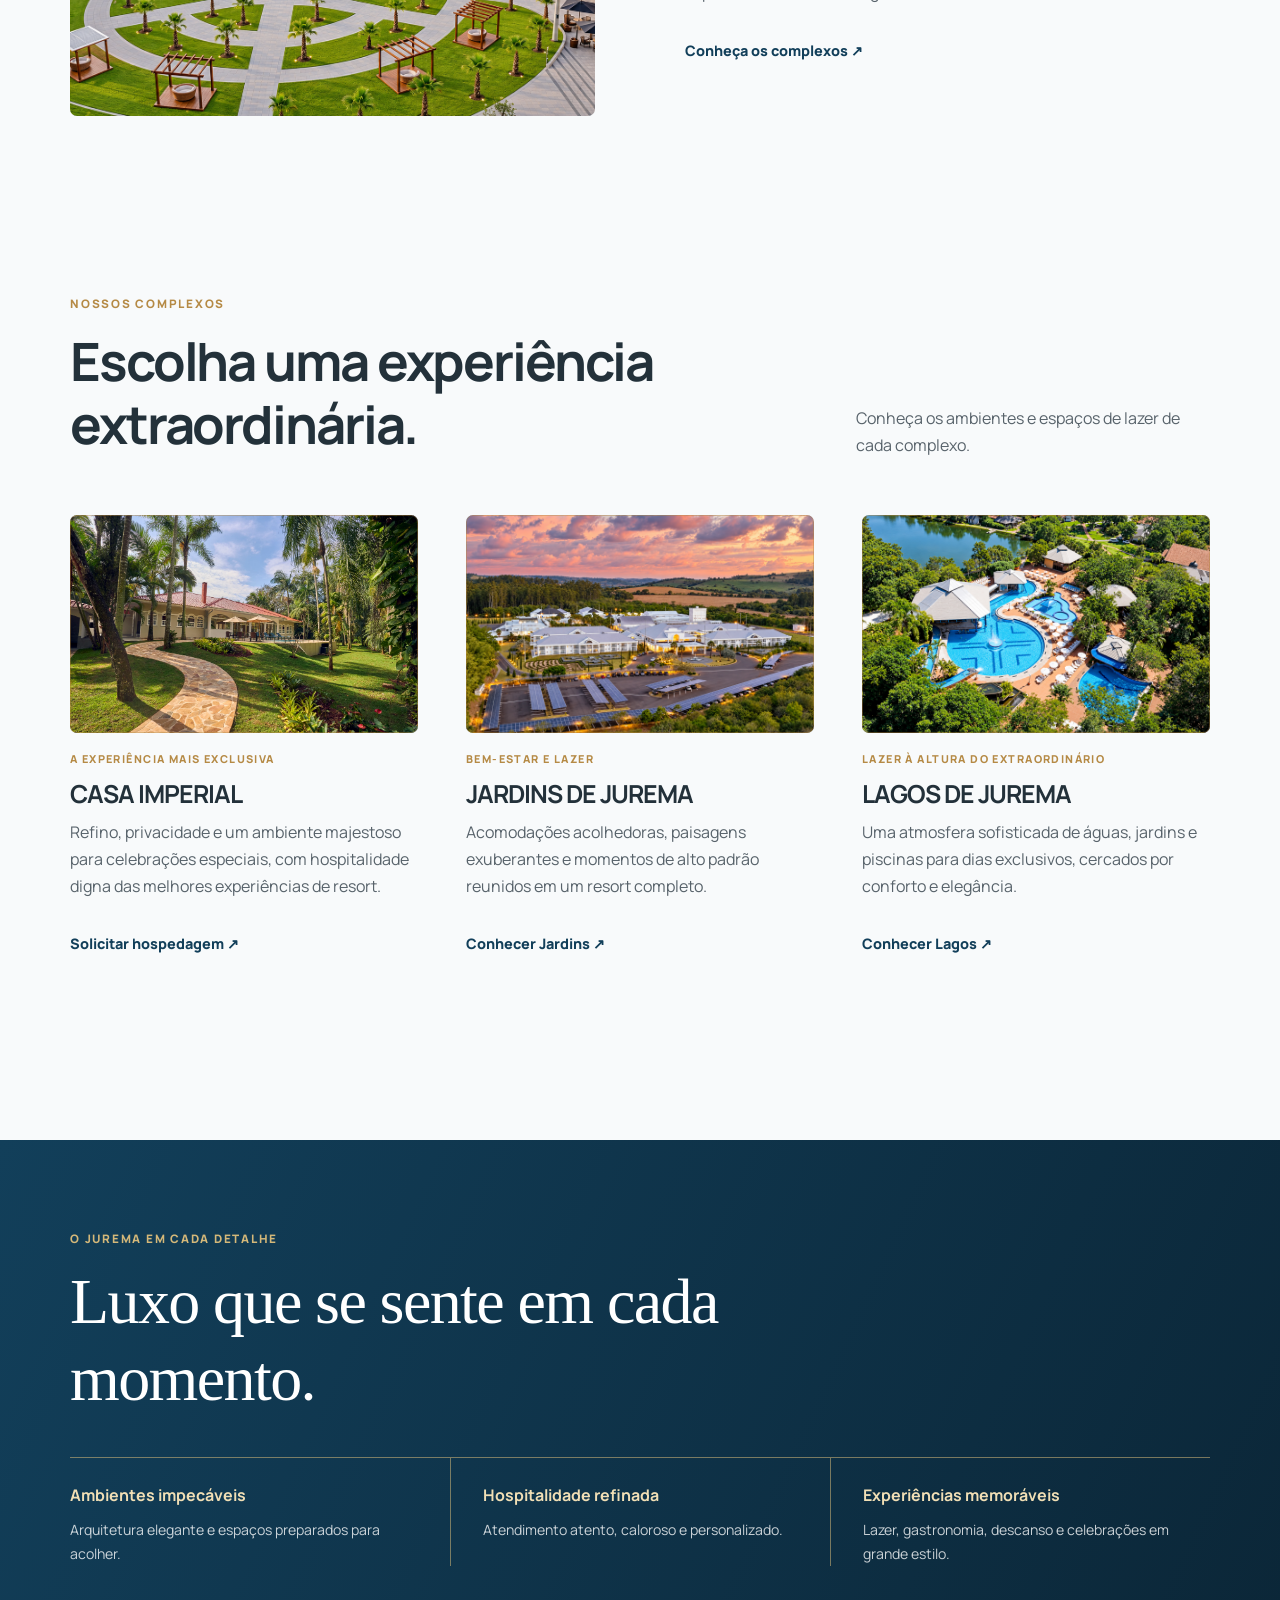
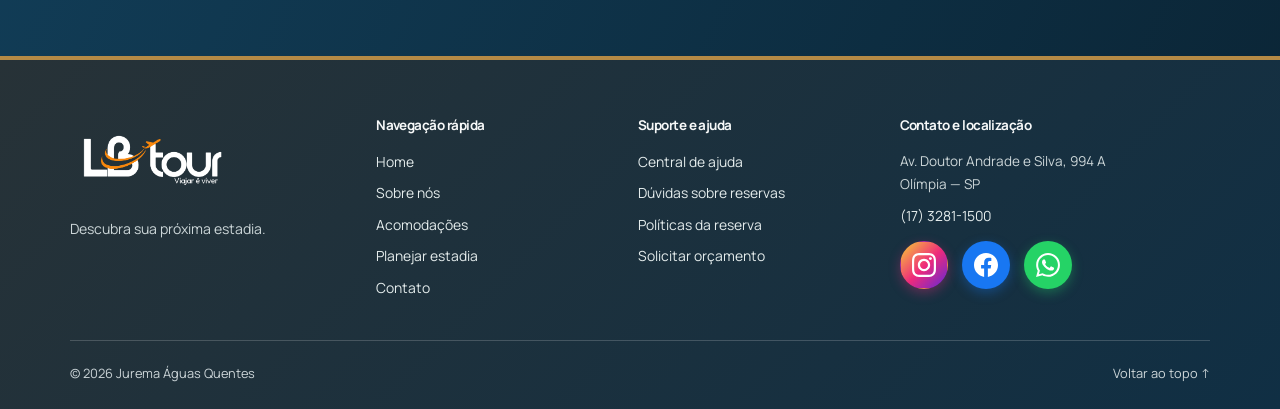
==== commit 13e8025e: "Add files via upload" ====
--- a/index.html
+++ b/index.html
@@ -53,12 +53,34 @@
 
         <h1>Sua próxima pausa começa aqui.</h1>
 
-        <p>
-          Conheça nossos complexos e planeje sua estadia.
-        </p>
-
         <a class="botao claro" href="#planejar">
           Solicitar orçamento
+        </a>
+      </div>
+
+      <div class="capa-complexos" aria-label="Conheça nossos complexos">
+        <a href="index.html?resort=casa-imperial#planejar">
+          <img
+            src="imagens/jurema-aguas-quentes/banner-casa-imperial.png"
+            alt="Casa Imperial"
+          >
+          <span>Casa Imperial</span>
+        </a>
+
+        <a href="jardins-de-jurema.html">
+          <img
+            src="imagens/jardins-de-jurema/aereo-jardim.png"
+            alt="Jardins de Jurema"
+          >
+          <span>Jardins</span>
+        </a>
+
+        <a href="lagos-de-jurema.html">
+          <img
+            src="imagens/lagos-de-jurema/lagos-aereo.png"
+            alt="Lagos de Jurema"
+          >
+          <span>Lagos</span>
         </a>
       </div>
     </section>
@@ -184,11 +206,12 @@
       <div class="texto-apresentacao">
         <p class="rotulo">CONHEÇA JUREMA</p>
 
-        <h2>Natureza e descanso</h2>
+        <h2>Natureza, conforto e exclusividade</h2>
 
         <p>
-          Três experiências completas para descansar,
-          celebrar e aproveitar bons momentos em família.
+          Vivencie a sofisticação dos resorts Jurema em ambientes
+          inspirados pela natureza, onde cada estadia ganha
+          atendimento, conforto e experiências à altura dos grandes momentos.
         </p>
 
         <a class="link-texto" href="#complexos">
@@ -203,7 +226,7 @@
       <div class="titulo-secao">
         <div>
           <p class="rotulo">NOSSOS COMPLEXOS</p>
-          <h2>Escolha seu destino.</h2>
+          <h2>Escolha uma experiência extraordinária.</h2>
         </div>
 
         <p>
@@ -225,11 +248,13 @@
           </div>
 
           <div>
+            <span class="etiqueta-experiencia">A experiência mais exclusiva</span>
             <h3>CASA IMPERIAL</h3>
 
             <p>
-              Uma experiência exclusiva, elegante e acolhedora
-              para celebrações especiais em família.
+              Refino, privacidade e um ambiente majestoso para
+              celebrações especiais, com hospitalidade digna das
+              melhores experiências de resort.
             </p>
 
             <a class="link-texto" href="index.html?resort=casa-imperial&origem=casa-imperial#planejar">
@@ -249,11 +274,12 @@
           </div>
 
           <div>
+            <span class="etiqueta-experiencia">Bem-estar e lazer</span>
             <h3>JARDINS DE JUREMA</h3>
 
             <p>
-              Conheça a estrutura, os espaços de lazer
-              e as acomodações do complexo.
+              Acomodações acolhedoras, paisagens exuberantes e
+              momentos de alto padrão reunidos em um resort completo.
             </p>
 
             <a class="link-texto" href="jardins-de-jurema.html">
@@ -273,11 +299,12 @@
           </div>
 
           <div>
+            <span class="etiqueta-experiencia">Lazer à altura do extraordinário</span>
             <h3>LAGOS DE JUREMA</h3>
 
             <p>
-              Explore as acomodações, os ambientes
-              e as opções de lazer.
+              Uma atmosfera sofisticada de águas, jardins e piscinas
+              para dias exclusivos, cercados por conforto e elegância.
             </p>
 
             <a class="link-texto" href="lagos-de-jurema.html">
@@ -286,6 +313,27 @@
           </div>
         </article>
 
+      </div>
+    </section>
+
+    <section class="assinatura-jurema">
+      <div class="largura-conteudo assinatura-jurema-conteudo">
+        <p class="rotulo">O JUREMA EM CADA DETALHE</p>
+        <h2>Luxo que se sente em cada momento.</h2>
+        <div class="detalhes-luxo">
+          <div>
+            <strong>Ambientes impecáveis</strong>
+            <span>Arquitetura elegante e espaços preparados para acolher.</span>
+          </div>
+          <div>
+            <strong>Hospitalidade refinada</strong>
+            <span>Atendimento atento, caloroso e personalizado.</span>
+          </div>
+          <div>
+            <strong>Experiências memoráveis</strong>
+            <span>Lazer, gastronomia, descanso e celebrações em grande estilo.</span>
+          </div>
+        </div>
       </div>
     </section>
   </main>
--- a/style.css
+++ b/style.css
@@ -319,7 +319,7 @@
       rgba(16, 35, 40, 0.8),
       rgba(17, 39, 40, 0.3)
     ),
-    url("imagens/jurema-aguas-quentes/banner-casa-imperial.webp")
+    url("imagens/jurema-aguas-quentes/banner-casa-imperial.png")
     center / cover no-repeat,
     #355d6b;
 }
@@ -397,6 +397,53 @@
   font-size: clamp(0.98rem, 1.6vw, 1.1rem);
 }
 
+.capa-complexos {
+  position: absolute;
+  z-index: 2;
+  right: max(1.5rem, calc((100% - var(--largura)) / 2));
+  bottom: 0.75rem;
+  display: grid;
+  grid-template-columns: repeat(3, minmax(0, 1fr));
+  width: min(520px, 48%);
+  gap: 0.65rem;
+}
+
+.capa-complexos a {
+  position: relative;
+  min-width: 0;
+  overflow: hidden;
+  aspect-ratio: 16 / 10;
+  border: 1px solid rgba(255, 255, 255, 0.7);
+  border-radius: 8px;
+  background: rgba(0, 0, 0, 0.25);
+  box-shadow: 0 10px 30px rgba(0, 0, 0, 0.22);
+}
+
+.capa-complexos img {
+  width: 100%;
+  height: 100%;
+  object-fit: cover;
+  transition: transform 0.4s ease;
+}
+
+.capa-complexos a:hover img {
+  transform: scale(1.06);
+}
+
+.capa-complexos span {
+  position: absolute;
+  right: 0;
+  bottom: 0;
+  left: 0;
+  padding: 1.3rem 0.55rem 0.45rem;
+  color: #fff;
+  background: linear-gradient(to top, rgba(9, 26, 34, 0.92), transparent);
+  font-size: clamp(0.62rem, 1vw, 0.76rem);
+  font-weight: 800;
+  text-align: center;
+  text-shadow: 0 1px 3px rgba(0, 0, 0, 0.8);
+}
+
 /* =====================================
    FORMULÁRIO
 ===================================== */
@@ -404,7 +451,7 @@
 .planejamento {
   position: relative;
   z-index: 2;
-  margin-top: -3rem;
+  margin-top: -1.5rem;
   padding: 2.25rem;
 
   background: #fff;
@@ -430,6 +477,7 @@
   display: flex;
   flex-direction: column;
   gap: 0.45rem;
+  min-width: 0;
   font-size: 0.83rem;
   font-weight: 700;
 }
@@ -438,12 +486,33 @@
 #formulario-planejamento select {
   width: 100%;
   min-width: 0;
+  max-width: 100%;
   min-height: 48px;
   padding: 0.6rem 0.75rem;
   border: 1px solid #c9d3d9;
   border-radius: 7px;
   background: #fff;
   color: var(--texto);
+}
+
+#formulario-planejamento input[type="date"] {
+  display: block;
+  width: 100%;
+  max-width: 100%;
+  overflow: hidden;
+  appearance: none;
+  -webkit-appearance: none;
+  inline-size: 100%;
+  contain: inline-size;
+}
+
+#formulario-planejamento input[type="date"]::-webkit-date-and-time-value {
+  text-align: left;
+}
+
+#formulario-planejamento input[type="date"]::-webkit-calendar-picker-indicator {
+  flex: 0 0 auto;
+  margin-left: 0;
 }
 
 .selecao-hospedagem {
@@ -669,6 +738,73 @@
   color: var(--texto-suave);
 }
 
+.etiqueta-experiencia {
+  margin-bottom: 0.65rem;
+  color: var(--cor-acento);
+  font-size: 0.68rem;
+  font-weight: 800;
+  letter-spacing: 0.13em;
+  text-transform: uppercase;
+}
+
+.experiencia-foto img {
+  transition: transform 0.55s ease;
+}
+
+.experiencia:hover .experiencia-foto img {
+  transform: scale(1.035);
+}
+
+.assinatura-jurema {
+  margin-top: clamp(3rem, 7vw, 6rem);
+  padding-block: clamp(4rem, 7vw, 6rem);
+  background:
+    linear-gradient(115deg, rgba(18, 63, 90, 0.96), rgba(11, 38, 55, 0.98)),
+    var(--cor-acao);
+  color: #fff;
+}
+
+.assinatura-jurema .rotulo {
+  color: #d4b879;
+}
+
+.assinatura-jurema h2 {
+  max-width: 750px;
+  margin-bottom: 2.5rem;
+  font-family: Georgia, "Times New Roman", serif;
+  font-size: clamp(2.4rem, 5vw, 4.5rem);
+  font-weight: 400;
+  letter-spacing: -0.025em;
+}
+
+.detalhes-luxo {
+  display: grid;
+  grid-template-columns: repeat(3, minmax(0, 1fr));
+  border-top: 1px solid rgba(212, 184, 121, 0.55);
+}
+
+.detalhes-luxo div {
+  display: flex;
+  flex-direction: column;
+  gap: 0.55rem;
+  padding: 1.5rem 2rem 0 0;
+}
+
+.detalhes-luxo div + div {
+  padding-left: 2rem;
+  border-left: 1px solid rgba(212, 184, 121, 0.55);
+}
+
+.detalhes-luxo strong {
+  color: #f1dfb5;
+  font-size: 1rem;
+}
+
+.detalhes-luxo span {
+  color: rgba(255, 255, 255, 0.78);
+  font-size: 0.88rem;
+}
+
 /* =====================================
    ESTRUTURA E LAZER
 ===================================== */
@@ -735,6 +871,123 @@
 
 .galeria-complexo {
   background: var(--fundo);
+}
+
+.experiencias-complexo {
+  background: var(--fundo);
+}
+
+.carrossel-experiencias {
+  position: relative;
+  overflow: hidden;
+  border-radius: 10px;
+  border: 1px solid rgba(181, 138, 69, 0.38);
+  background: #111;
+  box-shadow: 0 18px 45px rgba(35, 54, 62, 0.12);
+}
+
+.carrossel-trilha {
+  display: flex;
+  transition: transform 0.55s ease;
+}
+
+.carrossel-slide {
+  position: relative;
+  flex: 0 0 100%;
+  min-width: 0;
+  height: clamp(280px, 38vw, 460px);
+  margin: 0;
+}
+
+.carrossel-slide::after {
+  content: "";
+  position: absolute;
+  inset: 55% 0 0;
+  background: linear-gradient(to top, rgba(8, 24, 32, 0.9), transparent);
+}
+
+.carrossel-slide img {
+  width: 100%;
+  height: 100%;
+  object-fit: contain;
+}
+
+.carrossel-slide figcaption {
+  position: absolute;
+  z-index: 1;
+  right: 1.5rem;
+  bottom: 1.3rem;
+  left: 1.5rem;
+  color: #fff;
+  font-family: Georgia, "Times New Roman", serif;
+  font-size: clamp(1.35rem, 3vw, 2.2rem);
+}
+
+.carrossel-controle {
+  position: absolute;
+  z-index: 2;
+  top: 50%;
+  width: 44px;
+  height: 44px;
+  transform: translateY(-50%);
+  border: 1px solid rgba(255, 255, 255, 0.75);
+  border-radius: 50%;
+  background: rgba(12, 38, 49, 0.78);
+  color: #fff;
+  font-size: 2rem;
+  line-height: 1;
+}
+
+.carrossel-controle.anterior { left: 1rem; }
+.carrossel-controle.proximo { right: 1rem; }
+
+.carrossel-indicadores {
+  position: absolute;
+  z-index: 2;
+  right: 0;
+  bottom: 0.55rem;
+  left: 0;
+  display: flex;
+  justify-content: center;
+  gap: 0.45rem;
+}
+
+.carrossel-indicador {
+  width: 8px;
+  height: 8px;
+  padding: 0;
+  border: 1px solid #fff;
+  border-radius: 50%;
+  background: transparent;
+}
+
+.carrossel-indicador.ativo {
+  background: #fff;
+}
+
+.video-complexo {
+  background: var(--fundo-suave);
+}
+
+.video-complexo-embed {
+  position: relative;
+  width: 100%;
+  max-width: 960px;
+  margin-inline: auto;
+  overflow: hidden;
+  aspect-ratio: 16 / 9;
+  border: 1px solid rgba(181, 138, 69, 0.42);
+  border-radius: 10px;
+  background: #000;
+  box-shadow: 0 18px 45px rgba(35, 54, 62, 0.12);
+}
+
+.video-complexo-embed iframe {
+  position: absolute;
+  inset: 0;
+  width: 100%;
+  height: 100%;
+  border: 0;
 }
 
 .galeria-grade {
@@ -1292,12 +1545,24 @@
     padding: 6rem 0 3rem;
   }
 
+  .capa-complexos {
+    position: static;
+    width: calc(100% - 2rem);
+    margin: 2rem 1rem 0;
+    gap: 0.45rem;
+  }
+
+  .capa-complexos span {
+    padding-inline: 0.3rem;
+    font-size: 0.62rem;
+  }
+
   .capa h1 {
     font-size: clamp(2.5rem, 11vw, 3.7rem);
   }
 
   .planejamento {
-    margin-top: -1.5rem;
+    margin-top: -0.5rem;
     padding: 1.2rem;
   }
 
@@ -1324,6 +1589,24 @@
 
   .grade-experiencias {
     grid-template-columns: 1fr;
+  }
+
+  .assinatura-jurema h2 {
+    font-size: 2.35rem;
+  }
+
+  .detalhes-luxo {
+    grid-template-columns: 1fr;
+  }
+
+  .detalhes-luxo div {
+    padding: 1.25rem 0;
+  }
+
+  .detalhes-luxo div + div {
+    padding-left: 0;
+    border-left: 0;
+    border-top: 1px solid rgba(212, 184, 121, 0.55);
   }
 
   /* GALERIA NO CELULAR */
@@ -1379,6 +1662,14 @@
 
   #janela-modal {
     padding: 1.4rem;
+    margin: 12vh auto auto;
+    max-height: calc(100dvh - 13vh - 1rem);
+    overflow-y: auto;
+  }
+
+  #formulario-planejamento input[type="date"] {
+    padding-inline: 0.55rem;
+    font-size: 16px;
   }
 }
 
@@ -1422,9 +1713,10 @@
 .galeria-grade {
     display: grid;
     grid-template-columns: 1.2fr 1fr;
-    grid-template-rows: repeat(2, 220px);
+    grid-template-rows: repeat(2, 210px);
     gap: 20px;
     width: 100%;
+    height: 440px;
 }
 
 .galeria-item {
@@ -1442,6 +1734,10 @@
     grid-row: span 2;
 }
 
+.galeria-item.galeria-destaque .galeria-imagem {
+    height: 100%;
+}
+
 .galeria-item .galeria-imagem {
     display: block;
     width: 100%;
@@ -1451,13 +1747,45 @@
 
 .galeria-item .galeria-imagem img {
     display: block !important;
-    width: 100% !important;
+    width: auto !important;
+    max-width: 100% !important;
     height: 100% !important;
-    object-fit: cover;
+    object-fit: contain;
     object-position: center;
     opacity: 1 !important;
     visibility: visible !important;
     transition: transform 0.4s ease;
+}
+
+.galeria-item[data-gallery-carousel] .galeria-imagem {
+    background: #dfe5e2;
+}
+
+.galeria-item[data-gallery-carousel] .galeria-imagem img {
+    margin-inline: auto;
+}
+
+.galeria-controles {
+    position: absolute;
+    z-index: 4;
+    right: 0.8rem;
+    bottom: 2.7rem;
+    left: 0.8rem;
+    display: flex;
+    justify-content: space-between;
+    pointer-events: none;
+}
+
+.galeria-controles button {
+    width: 38px;
+    height: 38px;
+    pointer-events: auto;
+    border: 1px solid rgba(255,255,255,0.75);
+    border-radius: 50%;
+    background: rgba(12,38,49,0.78);
+    color: #fff;
+    font-size: 1.8rem;
+    line-height: 1;
 }
 
 .galeria-item .galeria-imagem:hover img {
@@ -1496,6 +1824,7 @@
         grid-template-columns: 1fr;
         grid-template-rows: auto;
         gap: 16px;
+        height: auto;
     }
 
     .galeria-item,
